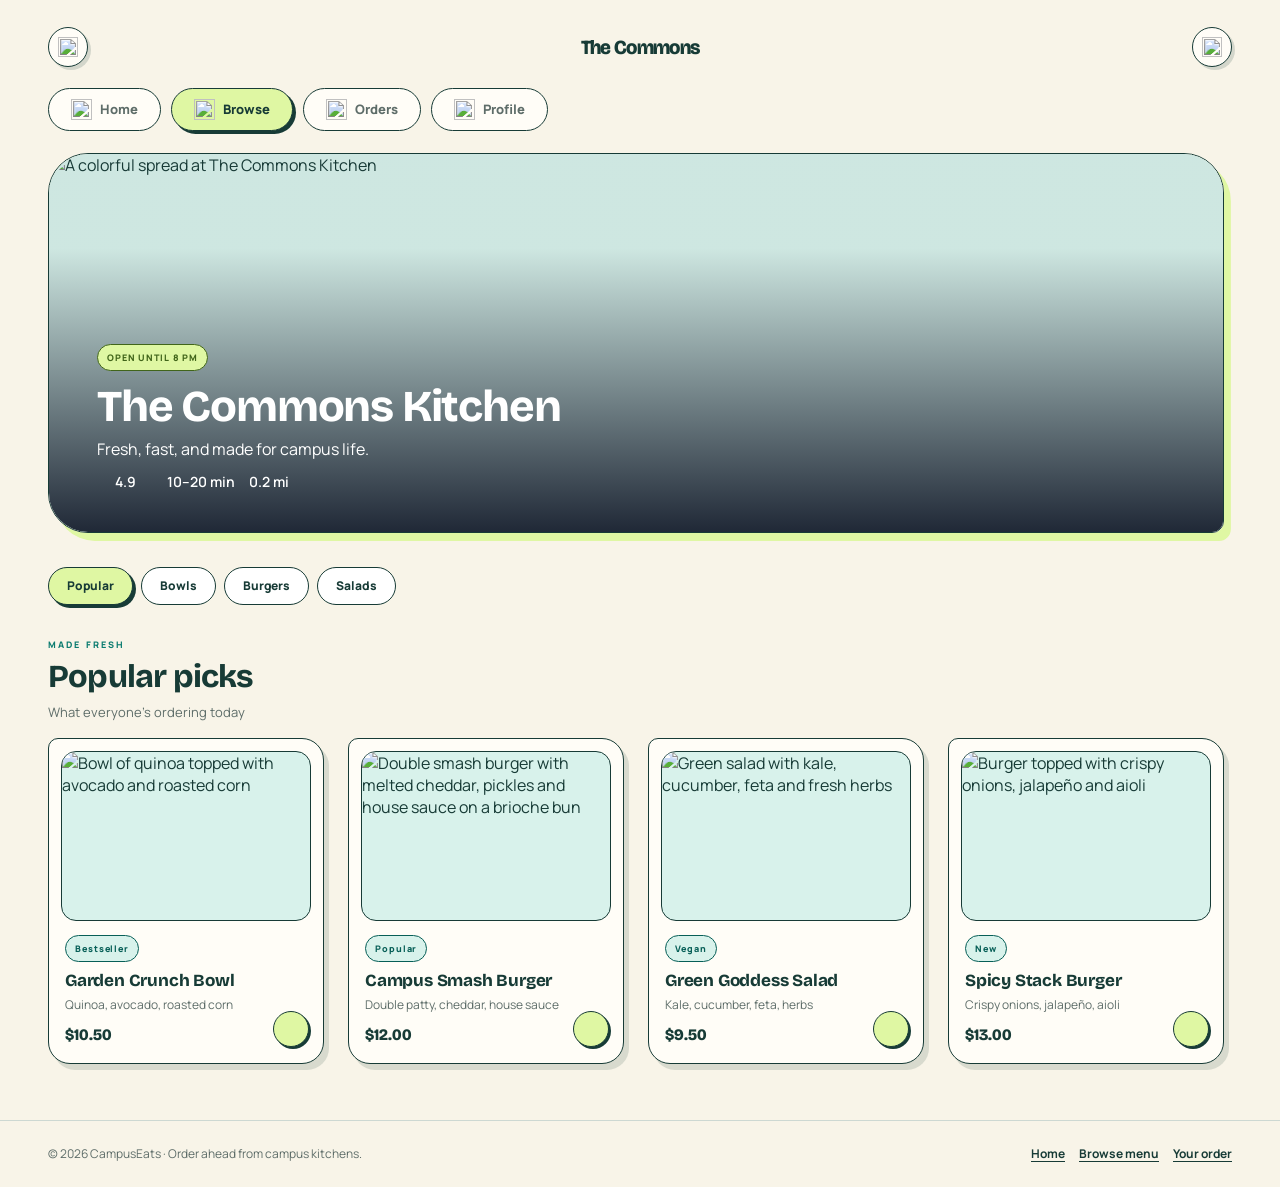
==== browse.html @ 553184ba "CampusEats: responsive layout, HTML5 semantics and accessibility (Lab 07 Task 3)" ====
<!doctype html>
<html lang="en">
<head>
  <meta charset="utf-8">
  <meta name="viewport" content="width=device-width, initial-scale=1, viewport-fit=cover">
  <title>The Commons · CampusEats</title>
  <meta name="description" content="Menu for The Commons Kitchen: bowls, burgers and salads made fresh on campus.">
  <link rel="preconnect" href="https://fonts.googleapis.com">
  <link rel="preconnect" href="https://fonts.gstatic.com" crossorigin>
  <link href="https://fonts.googleapis.com/css2?family=Bricolage+Grotesque:opsz,wdth,wght@12..96,75..100,200..800&family=Instrument+Serif:ital@1&family=Manrope:wght@400;600;700;800&display=swap" rel="stylesheet">
  <link rel="stylesheet" href="css/styles.css">
</head>
<body data-page="browse">
<a class="skip-link" href="#main">Skip to main content</a>
<div class="app">

  <header class="topbar topbar--browse">
    <a class="icon-btn" href="index.html" data-back aria-label="Go back"><img src="assets/icons/icon-back.svg" width="19.986" height="19.986" alt=""></a>
    <p class="screen-title">The Commons</p>
    <a class="icon-btn" href="cart.html" aria-label="Open cart"><img src="assets/icons/icon-cart.svg" width="19.986" height="19.986" alt=""></a>
  </header>

  <nav class="bottom-nav" aria-label="Primary">
    <a class="nav-item" href="index.html"><img src="assets/icons/nav-home.svg" width="20.984" height="20.984" alt="">Home</a>
    <a class="nav-item is-active" href="browse.html" aria-current="page"><img src="assets/icons/nav-browse-active.svg" width="20.984" height="20.984" alt="">Browse</a>
    <a class="nav-item" href="cart.html"><img src="assets/icons/nav-orders.svg" width="20.984" height="20.984" alt="">Orders</a>
    <button class="nav-item" type="button" title="Profile (coming soon)"><img src="assets/icons/nav-profile.svg" width="20.984" height="20.984" alt="">Profile</button>
  </nav>

  <main class="browse-main" id="main" tabindex="-1">
    <div class="rest-hero-wrap">
      <section class="rest-hero" aria-labelledby="rest-title">
        <img src="assets/img/colorful-spread.png" alt="A colorful spread at The Commons Kitchen">
        <div class="rest-hero__shade" aria-hidden="true"></div>
        <div class="rest-hero__body">
          <span class="open-badge">OPEN UNTIL 8 PM</span>
          <h1 class="rest-hero__title" id="rest-title">The Commons Kitchen</h1>
          <p class="rest-hero__tagline">Fresh, fast, and made for campus life.</p>
          <ul class="rest-hero__meta">
            <li><img src="assets/icons/icon-star-light.svg" width="13.796" height="13.796" alt=""><span class="sr-only">Rating </span>4.9</li>
            <li><img src="assets/icons/icon-clock-light.svg" width="13.796" height="13.796" alt=""><span class="sr-only">Prep time </span>10–20 min</li>
            <li><span class="sr-only">Distance </span>0.2 mi</li>
          </ul>
        </div>
      </section>
    </div>

    <div class="filter-chips" role="group" aria-label="Filter menu">
      <button class="chip is-active" type="button" data-filter="popular" aria-pressed="true">Popular</button>
      <button class="chip" type="button" data-filter="bowls" aria-pressed="false">Bowls</button>
      <button class="chip" type="button" data-filter="burgers" aria-pressed="false">Burgers</button>
      <button class="chip" type="button" data-filter="salads" aria-pressed="false">Salads</button>
    </div>

    <section aria-labelledby="picks-title">
      <div class="picks-head">
        <p class="eyebrow eyebrow--9">Made fresh</p>
        <h2 class="h-section" id="picks-title">Popular picks</h2>
        <p class="picks-head__sub">What everyone’s ordering today</p>
      </div>
      <ul class="picks" id="picks"></ul>
    </section>
  </main>

  <footer class="site-footer">
    <p>© 2026 CampusEats · Order ahead from campus kitchens.</p>
    <ul>
      <li><a href="index.html">Home</a></li>
      <li><a href="browse.html">Browse menu</a></li>
      <li><a href="cart.html">Your order</a></li>
    </ul>
  </footer>
</div>
<script src="js/app.js"></script>
</body>
</html>
---- css/styles.css ----
/* ==========================================================================
   CampusEats — styles
   Values are taken from the Figma file "CampusEats" (mobile app screens, 390px wide).

   Responsive strategy (mobile-first):
     base            → 375px phone: the original single-column mobile-app layout
     min-width 768   → tablet: two-column grids, bottom tab bar becomes a top tab row
     min-width 1100  → desktop: wider content area (max 1200px), multi-column cards
   ========================================================================== */

/* ---------- Design tokens (Figma variables) ---------- */
:root {
  --canvas: #f8f4e8;      /* color/background/canvas */
  --card: #fffdf7;        /* color/surface/card */
  --ink: #173b36;         /* color/ink/primary */
  --brand: #0c7c70;       /* color/brand/primary */
  --lime: #dff7a3;        /* color/accent/lime */
  --peach: #f5dfc3;       /* color/accent/peach */
  --muted: #5e6d69;       /* color/text/muted (nudged darker from #667571 to reach 4.5:1 contrast) */
  --subtle: #cdd8d2;      /* color/border/subtle */
  --tone-1: #8a9693;
  --tone-2: #41651a;
  --tone-3: #d8f2eb;
  --tone-4: #075f57;
  --tone-5: #767676;
  --tone-6: #e5a629;
  --tone-7: #7dd3c7;
  --tone-8: #17223b;
  --white: #ffffff;
  --white-96: rgba(255, 255, 255, 0.96);
  --white-90: rgba(255, 255, 255, 0.9);

  --f-display: "Bricolage Grotesque", system-ui, sans-serif;
  --f-body: "Manrope", system-ui, sans-serif;
  --f-serif: "Instrument Serif", Georgia, serif;

  --border: 1.204px solid var(--ink);
  --shadow-card: 5px 6px 0 rgba(23, 59, 54, 0.14);
  --shadow-card-hover: 7px 8px 0 rgba(23, 59, 54, 0.2);
  --shadow-chip: 4px 4px 0 rgba(23, 59, 54, 0.14);
  --shadow-btn: 4px 5px 0 var(--ink);

  /* layout */
  --page-max: 1200px;     /* widest content column on desktop */
  --gutter: 24px;         /* minimum side padding on tablet/desktop */
  --focus-ring: 3px solid var(--brand);
}

*, *::before, *::after { box-sizing: border-box; }
* { margin: 0; }
html { -webkit-text-size-adjust: 100%; }
body {
  font-family: var(--f-body);
  color: var(--ink);
  min-height: 100vh;
  min-height: 100dvh;
  background:
    radial-gradient(circle at 15% 12%, rgba(223, 247, 163, 0.65), rgba(223, 247, 163, 0) 22%),
    radial-gradient(circle at 88% 84%, rgba(12, 124, 112, 0.14), rgba(12, 124, 112, 0) 28%),
    #d9e9e4;
}
img { display: block; max-width: 100%; }
a { color: inherit; text-decoration: none; }
button { font: inherit; color: inherit; background: none; border: 0; padding: 0; cursor: pointer; }
ul, ol { list-style: none; padding: 0; }
[hidden] { display: none !important; }

/* Visually hidden but still read by screen readers */
.sr-only {
  position: absolute; width: 1px; height: 1px; margin: -1px; padding: 0;
  overflow: hidden; clip: rect(0 0 0 0); clip-path: inset(50%); white-space: nowrap; border: 0;
}

/* Skip link: first tab stop on every page */
.skip-link {
  position: absolute; left: 12px; top: -80px; z-index: 20;
  padding: 10px 16px; border: var(--border); border-radius: 999px;
  background: var(--lime); color: var(--ink);
  font: 800 13px/19.5px var(--f-body);
}
.skip-link:focus { top: 12px; }

/* ---------- App shell ----------
   One grid for every page. Areas: header · nav · main · footer.
   Phone: bottom tab bar comes last (sticky). Tablet+: it moves under the header. */
.app {
  width: 100%;
  min-height: 100vh;
  min-height: 100dvh;
  background: var(--canvas);
  display: grid;
  grid-template-columns: minmax(0, 1fr);
  grid-template-rows: auto 1fr auto auto;
  grid-template-areas: "header" "main" "footer" "nav";
  overflow-x: clip;
}
.app > header { grid-area: header; }
.app > nav    { grid-area: nav; }
.app > main   { grid-area: main; min-width: 0; scroll-margin-top: 16px; }
.app > footer { grid-area: footer; }
main:focus { outline: none; }

/* ---------- Typography ---------- */
.eyebrow {
  font: 800 10px/13.5px var(--f-body);
  letter-spacing: 2.1px;
  text-transform: uppercase;
  color: var(--brand);
  white-space: nowrap;
}
.eyebrow--9 { font-size: 9px; }
.h-section {
  font: 750 23px/34.5px var(--f-display);
  letter-spacing: -0.8px;
  font-variation-settings: "opsz" 14, "wdth" 100;
  color: var(--ink);
}
.h-16 {
  font: 750 16px/24px var(--f-display);
  letter-spacing: -0.8px;
  font-variation-settings: "opsz" 14, "wdth" 100;
}
.d96 { font-weight: 800; font-variation-settings: "opsz" 96, "wdth" 100; }
.screen-title {
  font: 800 16px/24px var(--f-display);
  font-variation-settings: "opsz" 96, "wdth" 100;
  letter-spacing: -0.7px;
  text-align: center;
  white-space: nowrap;
  overflow: hidden; text-overflow: ellipsis;
}

/* ---------- Buttons ---------- */
.icon-btn {
  width: 40px; height: 40px; flex: none;
  display: grid; place-items: center;
  background: var(--card);
  border: var(--border);
  border-radius: 20px;
  box-shadow: 3px 3px 0 rgba(23, 59, 54, 0.16);
  transition: background-color .15s, transform .15s, box-shadow .15s;
}
.btn-primary, .btn-secondary {
  display: flex; align-items: center; justify-content: center; gap: 12px;
  min-height: 50px; padding: 0 19px;
  border: var(--border); border-radius: 999px;
  box-shadow: var(--shadow-btn);
  font: 750 13px/19.5px var(--f-display);
  font-variation-settings: "opsz" 14, "wdth" 100;
  text-align: center; white-space: nowrap;
  transition: background-color .15s, transform .15s, box-shadow .15s;
}
.btn-primary { background: var(--brand); color: var(--white); }
.btn-secondary { background: var(--card); color: var(--ink); }

/* ---------- Top bar (header) ---------- */
.topbar {
  display: grid;
  grid-template-columns: 40px minmax(0, 1fr) 40px;   /* back · title · action */
  align-items: center; column-gap: 10px;
  min-height: 70px;
  padding: 18px 20px 10px;
  background: var(--canvas);
}
.topbar--home { display: flex; padding: 18px 20px 10px 8px; gap: 2px; justify-content: flex-start; }
.topbar--browse { padding: 18px 18px 10px 9px; }
.brand-slot { flex: 1 0 0; min-width: 1px; }
.wordmark {
  display: block;
  padding-left: 10px;
  font: 800 20px/30px var(--f-display);
  font-variation-settings: "opsz" 96, "wdth" 100;
  letter-spacing: -0.7px;
  white-space: nowrap;
}
.wordmark span { color: var(--brand); }
.ce-badge {
  flex: none; width: 39px; height: 39px; margin: 0 4px 0 0;
  display: grid; place-items: center;
  background: var(--lime);
  border: var(--border);
  border-radius: 19.5px 19.5px 17.16px 21.84px;
  box-shadow: 3px 3px 0 var(--ink);
  transform: rotate(-7deg);
  font: 800 12px/18px var(--f-display);
  font-variation-settings: "opsz" 96, "wdth" 100;
  letter-spacing: -0.5px;
}
/* Detail + confirmation have no top bar on phones (the design uses an image overlay),
   but still expose a banner landmark; it becomes a visible bar from tablet up. */
.topbar--wide { display: block; min-height: 0; height: 0; padding: 0; overflow: hidden; }

/* ---------- Tab navigation ---------- */
.bottom-nav {
  position: sticky; bottom: 0; z-index: 5;
  display: flex; align-items: center; justify-content: space-around;
  height: 70px;
  padding: 8px 8px 16px;
  background: var(--card);
  border: var(--border);
  border-radius: 24px;
  box-shadow: 6px 7px 0 rgba(23, 59, 54, 0.18);
  -webkit-backdrop-filter: blur(14px); backdrop-filter: blur(14px);
}
.bottom-nav--wide { display: none; }   /* only shown from tablet up on pages without a phone tab bar */
.nav-item {
  min-width: 67px;
  display: flex; flex-direction: column; align-items: center; gap: 3px;
  font: 800 9px/13.5px var(--f-body);
  color: var(--muted);
  transition: background-color .15s, color .15s, transform .15s, box-shadow .15s;
}
.nav-item img { width: 20.984px; height: 20.984px; }
.nav-item.is-active { color: var(--brand); }

/* ---------- Sticky action bars (detail / cart / checkout) ---------- */
.action-bar {
  position: sticky; bottom: 0; z-index: 5;
  display: flex; align-items: flex-start; gap: 10px;
  margin-top: auto;
  padding: 14px 18px 20px;
  background: var(--white-96);
  border-top: 1.204px solid var(--subtle);
  -webkit-backdrop-filter: blur(12px); backdrop-filter: blur(12px);
}
.action-bar .btn-primary { flex: 1 0 0; min-width: 1px; }

/* ---------- Footer ---------- */
.site-footer {
  display: flex; flex-wrap: wrap; align-items: center; justify-content: space-between; gap: 6px 16px;
  padding: 14px 20px;
  border-top: 1.204px solid var(--subtle);
  font: 400 11px/16.5px var(--f-body); color: var(--muted);
}
.site-footer ul { display: flex; flex-wrap: wrap; gap: 4px 14px; }
.site-footer a { display: inline-block; padding: 4px 0; font-weight: 700; color: var(--ink); text-decoration: underline; text-underline-offset: 3px; }

/* Elements that only exist on tablet/desktop (phones keep the original compact screens) */
.wide-only { display: none; }

/* ==========================================================================
   HOMEPAGE
   ========================================================================== */
.home-main { display: flex; flex-direction: column; gap: 12px; padding: 7px 9px 24px; }
.greeting { max-width: 350px; padding-top: 12px; }
.greeting__date { font: 800 9px/13.5px var(--f-body); letter-spacing: 2.1px; color: var(--brand); }
.greeting__title {
  font: 750 39px/38.61px var(--f-display);
  font-variation-settings: "opsz" 14, "wdth" 100;
  letter-spacing: -2.2px;
}
.greeting__title em {
  font: italic 400 39px/38.61px var(--f-serif);
  letter-spacing: -0.5px; color: var(--brand);
}
.search-row { display: flex; align-items: center; gap: 10px; }
.search-field {
  flex: 1 0 0; min-width: 1px; height: 52px;
  display: flex; align-items: center; gap: 10px; padding: 0 15px;
  background: var(--card); border: var(--border); border-radius: 999px;
  box-shadow: 4px 4px 0 rgba(23, 59, 54, 0.1);
  transition: box-shadow .15s, transform .15s;
}
.search-field img { flex: none; }
.search-field input {
  flex: 1 1 auto; min-width: 0; height: 100%;
  border: 0; background: transparent; padding: 0; border-radius: 999px;
  font: 400 16px/24px var(--f-body); color: var(--ink);
  -webkit-appearance: none; appearance: none;
}
.search-field input::placeholder { color: var(--muted); opacity: 1; }
.search-field input::-webkit-search-cancel-button { -webkit-appearance: none; }
.search-field input:focus { outline: none; }
.search-field:focus-within { outline: var(--focus-ring); outline-offset: 3px; }
.filter-btn {
  width: 52px; height: 52px; flex: none; display: grid; place-items: center;
  background: var(--ink); border: var(--border); border-radius: 26px;
  box-shadow: 4px 4px 0 var(--lime);
  transition: background-color .15s, transform .15s, box-shadow .15s;
}
.section-head .h-section, .restaurant__label .h-section { padding-top: 3px; }
.section-head { display: flex; align-items: flex-end; justify-content: space-between; }
.section-head--flavor { height: 52px; }
.section-head--fav { height: 66px; padding-bottom: 14px; }
.see-all { padding: 8px 0; font: 800 12px/18px var(--f-body); text-decoration: underline; text-underline-position: from-font; }

.home-cats { display: flex; flex-direction: column; gap: 12px; }
.categories { display: flex; gap: 10px; overflow-x: auto; padding: 0 4px 30px 0; scrollbar-width: none; }
.categories::-webkit-scrollbar { display: none; }
.categories > li { display: flex; flex: none; }
.cat-pill {
  flex: none; display: flex; align-items: center; justify-content: space-between;
  border: var(--border); border-radius: 999px; overflow: clip;
  box-shadow: var(--shadow-chip);
  font: 750 12px/18px var(--f-display);
  font-variation-settings: "opsz" 14, "wdth" 100;
  transition: transform .15s, box-shadow .15s;
}
.cat-pill--pizza   { background: var(--tone-3); width: 124px; height: 55px; padding: 0 5px 0 16px; gap: 4px; }
.cat-pill--pizza img { width: 53px; height: 39px; object-fit: contain; }
.cat-pill--burgers { background: var(--lime); width: 128.409px; min-width: 124px; padding: 3px 2px 0 8px; gap: 12px; }
.cat-pill--burgers img { width: 54px; height: 49px; object-fit: contain; }
.cat-pill--desserts { background: var(--peach); min-width: 124px; padding: 6px 8px 1px; gap: 9px; justify-content: flex-start; }
.cat-pill--desserts img { width: 42px; height: 42px; object-fit: contain; }

/* The hero card stacks image · shade · text in one grid cell (no absolute positioning). */
.hero-card {
  display: grid; grid-template-columns: minmax(0, 1fr); grid-template-rows: minmax(0, 1fr);
  height: 190px; overflow: clip;
  background: var(--white); border: var(--border);
  border-radius: 30px 30px 30px 8px;
  box-shadow: 7px 8px 0 var(--lime);
  margin: 0 10px 6px 0;
  transition: transform .15s, box-shadow .15s;
}
.hero-card > * { grid-area: 1 / 1; }
.hero-card > img { width: 100%; height: 100%; object-fit: cover; }
.hero-card__shade { background: linear-gradient(90deg, rgba(15, 43, 39, 0.96), rgba(15, 43, 39, 0.22)); }
.hero-card__body { display: flex; flex-direction: column; justify-content: center; padding: 22px; color: var(--white); }
.pill-badge {
  align-self: flex-start;
  padding: 6px 9px;
  background: var(--white); border: 1.204px solid var(--brand); border-radius: 999px;
  font: 800 8px/12px var(--f-body); letter-spacing: 0.9px; color: var(--brand); white-space: nowrap;
}
.hero-card__title {
  max-width: 180px; padding: 9px 0 5px;
  font: 700 23px/26.45px var(--f-display);
  font-variation-settings: "opsz" 14, "wdth" 100;
  letter-spacing: -0.8px;
}
.hero-card__meta { font: 400 11px/16.5px var(--f-body); }
.hero-card__price { padding-top: 14px; font: 800 16px/24px var(--f-display); font-variation-settings: "opsz" 96, "wdth" 100; }

.restaurant { padding: 10px 10px 10px 0; }
.restaurant__label { padding-bottom: 10px; }
.restaurant-card {
  display: block; overflow: clip; padding: 1px;
  background: var(--card); border: var(--border);
  border-radius: 10px 26px 26px 26px;
  box-shadow: var(--shadow-card);
  transition: transform .15s, box-shadow .15s;
}
.restaurant-card__img { height: 128px; width: 100%; object-fit: cover; background: var(--tone-3); }
.restaurant-card__row { display: flex; align-items: center; justify-content: space-between; gap: 12px; padding: 14px; }
.restaurant-card__name { font: 750 14px/21px var(--f-display); font-variation-settings: "opsz" 14, "wdth" 100; letter-spacing: -0.2px; }
.restaurant-card__sub { font: 400 10px/15px var(--f-body); color: var(--muted); }
.rating-chip {
  display: flex; align-items: flex-start; gap: 4px; padding: 7px 9px;
  background: var(--canvas); border-radius: 10px;
  font: 700 11px/16.5px var(--f-body);
}
.rating-chip img { width: 12.985px; height: 12.985px; }

/* ==========================================================================
   BROWSE
   ========================================================================== */
.browse-main { padding-bottom: 24px; }
.rest-hero-wrap { padding: 0 14.463px; }
.rest-hero {
  display: grid; grid-template-columns: minmax(0, 1fr); grid-template-rows: minmax(0, 1fr);
  height: 231.858px; overflow: clip;
  border: 1.188px solid var(--ink);
  border-radius: 29.599px 29.599px 9.866px 29.599px;
  box-shadow: 6.906px 7.893px 0 var(--lime);
}
.rest-hero > * { grid-area: 1 / 1; }
.rest-hero > img { width: 100%; height: 100%; object-fit: cover; background: var(--tone-3); }
.rest-hero__shade { background: linear-gradient(to top, rgba(16, 23, 39, 0.92) 0, rgba(16, 23, 39, 0.05) 75%); }
.rest-hero__body { align-self: end; padding: 0 18px 17px 18.54px; color: var(--white); }
.open-badge {
  display: inline-block; padding: 5.92px 8.88px;
  background: var(--lime); border: 1.188px solid var(--tone-2); border-radius: 986px;
  font: 800 7.893px/11.84px var(--f-body); letter-spacing: 0.888px; color: var(--tone-2); white-space: nowrap;
}
.rest-hero__title {
  padding-top: 7.893px;
  font: 750 23.679px/35.519px var(--f-display);
  font-variation-settings: "opsz" 14, "wdth" 100;
  letter-spacing: -1.184px;
}
.rest-hero__tagline { padding-top: 1.973px; font: 400 10.853px/16.279px var(--f-body); }
.rest-hero__meta { display: flex; flex-wrap: wrap; gap: 4px 13.813px; padding-top: 9.866px; font: 600 9.866px/14.799px var(--f-body); }
.rest-hero__meta li { display: flex; align-items: center; gap: 3.947px; }
.rest-hero__meta img { width: 13.796px; height: 13.796px; }

.filter-chips { display: flex; gap: 8px; padding: 18px 20px 5px; overflow-x: auto; scrollbar-width: none; }
.filter-chips::-webkit-scrollbar { display: none; }
.chip {
  flex: none; padding: 9px 15px;
  background: var(--white); border: var(--border); border-radius: 999px;
  font: 800 11px/16.5px var(--f-body); white-space: nowrap;
  transition: background-color .15s, transform .15s, box-shadow .15s;
}
.chip.is-active { background: var(--lime); box-shadow: 3px 3px 0 var(--ink); }

.picks-head { padding: 20px 20px 12px; }
.picks-head .h-section { padding-top: 3px; }
.picks-head__sub { padding-top: 4px; font: 400 11px/16.5px var(--f-body); color: var(--muted); }
.picks { display: grid; grid-template-columns: minmax(0, 1fr); gap: 11px; padding: 0 5px; }
.pick-card {
  display: grid; grid-template-columns: minmax(0, 1fr);   /* link and + button share one cell */
  background: var(--card); border: var(--border);
  border-radius: 10px 22px 22px 22px;
  box-shadow: var(--shadow-card);
  transition: transform .15s, box-shadow .15s;
}
.pick-card > * { grid-area: 1 / 1; }
.pick-card__link { display: flex; align-items: center; gap: 13px; padding: 10px; min-height: 118px; border-radius: inherit; }
.pick-card__img {
  width: 95px; height: 96px; flex: none;
  border: var(--border); border-radius: 15px; object-fit: cover; background: var(--tone-3);
}
.pick-card__info { padding: 0 40px 0 13px; min-width: 0; }
.tag {
  display: inline-block; padding: 6px 9px;
  background: var(--tone-3); border: 1.204px solid var(--tone-4); border-radius: 999px;
  font: 800 8px/12px var(--f-body); letter-spacing: 0.9px; color: var(--tone-4); white-space: nowrap;
}
.pick-card__name { padding: 6px 0 3px; font: 750 14px/21px var(--f-display); font-variation-settings: "opsz" 14, "wdth" 100; letter-spacing: -0.2px; }
.pick-card__desc { font: 400 9px/13.5px var(--f-body); color: var(--muted); }
.pick-card__price { padding-top: 9px; font: 800 13px/19.5px var(--f-display); font-variation-settings: "opsz" 96, "wdth" 100; }
.add-btn {
  align-self: end; justify-self: end; margin: 0 8.8px 8.8px 0;
  width: 30px; height: 30px; display: grid; place-items: center;
  background: var(--lime); border: var(--border); border-radius: 15px;
  box-shadow: 2px 2px 0 var(--ink);
  transition: background-color .15s, transform .15s, box-shadow .15s;
}
.add-btn img { width: 17.991px; height: 17.991px; }
.empty-note { grid-column: 1 / -1; padding: 24px 20px; text-align: center; font: 400 12px/18px var(--f-body); color: var(--muted); }

/* ==========================================================================
   FOOD DETAIL
   ========================================================================== */
.detail-main { display: flex; flex-direction: column; }
.detail-hero {
  display: grid; grid-template-columns: minmax(0, 1fr); grid-template-rows: minmax(0, 1fr);
  height: 333px; flex: none; background: var(--ink);
}
.detail-hero > * { grid-area: 1 / 1; }
.detail-hero__img { width: 100%; height: 100%; object-fit: cover; }
.back-light {
  align-self: start; justify-self: start; margin: 20px 0 0 17.84px;
  width: 42px; height: 42px; display: grid; place-items: center;
  background: var(--white-90); border-radius: 21px;
  transition: background-color .15s, transform .15s;
}
.review-pill {
  align-self: end; justify-self: end; margin: 0 14px 22.8px 0;
  display: flex; align-items: center; gap: 5px; padding: 9px 12px;
  background: var(--tone-8); border-radius: 999px; color: var(--white);
  font: 400 10px/15px var(--f-body); white-space: nowrap;
}
.review-pill img { width: 13.983px; height: 13.983px; }
.detail-panel {
  flex: 1 0 auto; padding: 22px;
  background: var(--canvas);
  border-top: var(--border);
  border-radius: 32px 32px 0 0;
}
.detail-title-row { display: flex; align-items: flex-start; justify-content: space-between; gap: 12px; }
.detail-title { padding-top: 6px; font: 750 30px/30.9px var(--f-display); font-variation-settings: "opsz" 14, "wdth" 100; letter-spacing: -1.2px; }
.price-pill {
  flex: none; padding: 8px 10px;
  background: var(--lime); border: var(--border); border-radius: 999px;
  box-shadow: 3px 3px 0 var(--ink);
  font: 700 22px/33px var(--f-display); font-variation-settings: "opsz" 14, "wdth" 100;
}
.detail-desc { font: 400 12px/19.8px var(--f-body); color: var(--muted); }
.detail-chips { display: flex; flex-wrap: wrap; gap: 7px; }
.info-chip {
  padding: 7px 10px; background: var(--card); border: var(--border); border-radius: 999px;
  font: 700 9px/13.5px var(--f-body); white-space: nowrap;
}
.rule { height: 1px; margin-top: 20px; background: var(--subtle); }
.options { border: 0; padding: 0; min-width: 0; }
.options-head { display: flex; align-items: center; justify-content: space-between; padding-top: 20px; }
.options-head h2 { font: 750 17px/25.5px var(--f-display); font-variation-settings: "opsz" 14, "wdth" 100; letter-spacing: -0.8px; }
.options-head p { padding-top: 3px; font: 400 10px/15px var(--f-body); color: var(--muted); }
.required { padding: 6px 8px; background: var(--tone-3); border-radius: 999px; font: 800 8px/12px var(--f-body); color: var(--tone-4); }
.option {
  display: flex; align-items: center; justify-content: space-between; gap: 12px;
  padding: 15px 0; border-bottom: 1.204px solid var(--subtle); cursor: pointer;
  transition: background-color .15s;
}
.option__text { display: block; }
.option__name { display: block; font: 700 12px/18px var(--f-body); }
.option__note { display: block; padding-top: 3px; font: 400 9px/13.5px var(--f-body); color: var(--muted); }
/* The real radio input is shown (restyled), not hidden, so it keeps native keyboard + screen-reader behaviour. */
.option input[type="radio"] {
  -webkit-appearance: none; appearance: none; flex: none; margin: 0; cursor: pointer;
  width: 18px; height: 18px;
  background: var(--white) center / 11px 11px no-repeat;
  border: 1px solid var(--tone-5); border-radius: 9px;
}
.option input[type="radio"]:checked { border-color: var(--brand); background-image: url("../assets/icons/icon-radio-dot.svg"); }

.qty-box { display: flex; align-items: center; padding: 0 4px; flex: none; background: var(--card); border: var(--border); border-radius: 15px; }
.qty-box button { width: 37px; height: 46px; display: grid; place-items: center; border-radius: 12px; transition: background-color .15s; }
.qty-box img { width: 16.994px; height: 16.994px; }
.qty-box output { width: 24px; text-align: center; font: 700 16px/24px var(--f-body); }
.btn-primary .btn-price { font-size: 11px; line-height: 16.5px; }

/* ==========================================================================
   CART / ORDER DETAILS
   ========================================================================== */
.cart-main { display: flex; flex-direction: column; padding: 0 7px; }
#cart-full { flex: 1 0 auto; display: flex; flex-direction: column; }
/* Column wrappers only matter from tablet up; on phones they vanish so the sticky bar stays a flat sibling. */
.cart-items, .cart-side { display: contents; }
#cart-bar { margin-inline: -7px; }
.from-card {
  display: flex; align-items: center; gap: 12px; margin-top: 5px; padding: 14px;
  background: var(--lime); border: var(--border); border-radius: 18px;
  box-shadow: 4px 4px 0 var(--ink);
}
.tc-badge {
  flex: none; width: 44px; height: 44px;
  display: grid; place-items: center;
  background: var(--ink); color: var(--white);
  border: var(--border); border-radius: 22px 22px 19.36px 24.64px;
  box-shadow: 3px 3px 0 var(--ink); transform: rotate(-7deg);
  font: 800 12px/18px var(--f-display); font-variation-settings: "opsz" 96, "wdth" 100; letter-spacing: -0.5px;
}
.from-card .eyebrow { color: var(--tone-4); }
.from-card__name { padding-top: 3px; font: 700 13px/19.5px var(--f-body); }
.count-label { height: 36px; padding-top: 24px; font: 800 8px/12px var(--f-body); letter-spacing: 1.2px; color: var(--brand); }
.lines { display: flex; flex-direction: column; gap: 3px; padding-top: 10px; }
.line {
  display: flex; align-items: stretch; min-height: 110px; padding: 13px 13px 13px;
  background: var(--card); border: var(--border); border-radius: 20px; box-shadow: var(--shadow-card);
}
.line__img { width: 76px; height: 82px; flex: none; border-radius: 13px; object-fit: cover; background: var(--tone-3); }
.line__img--bordered { border: var(--border); border-radius: 15px; }
.line__info { flex: 168 0 0; min-width: 1px; padding: 2px 8px 0 11px; }
.line__name { font: 750 12px/18px var(--f-display); font-variation-settings: "opsz" 14, "wdth" 100; letter-spacing: -0.2px; }
.line__side { padding: 4px 0 8px; font: 400 9px/13.5px var(--f-body); color: var(--muted); }
.line__edit { display: inline-block; padding: 2px 0; font: 700 10px/13.5px var(--f-body); color: var(--brand); }
.line__right { display: flex; flex-direction: column; align-items: flex-end; justify-content: space-between; gap: 18px; flex: none; }
.line__price { font: 800 12px/18px var(--f-display); font-variation-settings: "opsz" 96, "wdth" 100; white-space: nowrap; }
.mini-qty { display: flex; align-items: center; height: 29px; background: var(--card); border: var(--border); border-radius: 9px; }
.mini-qty button { width: 26px; height: 27px; display: grid; place-items: center; border-radius: 7px; transition: background-color .15s; }
.mini-qty img { width: 13.983px; height: 13.983px; }
.mini-qty output { width: 17px; text-align: center; font: 400 10px/15px var(--f-body); }
.add-another { display: flex; justify-content: center; padding-top: 19px; }
.add-another a { display: flex; align-items: center; gap: 7px; padding: 4px 6px; font: 700 11px/16.5px var(--f-body); color: var(--brand); }
.add-another img { width: 17.991px; height: 17.991px; }
.ready-box {
  display: flex; align-items: center; gap: 12px; margin-top: 6px; padding: 15px 24px 15px 7px;
  background: var(--ink); border: var(--border); border-radius: 20px; box-shadow: 6px 6px 0 var(--lime); color: var(--white);
}
.ready-box__icon { width: 40px; height: 40px; flex: none; display: grid; place-items: center; background: var(--white); border-radius: 13px; }
.ready-box__icon img { width: 19.986px; height: 19.986px; }
.ready-box__title { font: 700 12px/18px var(--f-body); }
.ready-box__sub { padding-top: 4px; font: 600 10px/13.5px var(--f-body); }
.summary { margin: 21px 0 49px; padding: 0 5px; background: var(--card); border: var(--border); box-shadow: var(--shadow-card); }
.summary h2 { font: 750 16px/24px var(--f-display); font-variation-settings: "opsz" 14, "wdth" 100; letter-spacing: -0.8px; }
.summary__row { display: flex; justify-content: space-between; padding-top: 12px; font: 400 11px/16.5px var(--f-body); color: var(--muted); }
.summary__row b { font-weight: 700; }
.summary__rule { height: 1px; margin-top: 12px; background: var(--subtle); }
.summary__total { display: flex; justify-content: space-between; padding: 12px 0; font: 400 15px/22.5px var(--f-body); }
.summary__total b { font: 800 15px/22.5px var(--f-display); font-variation-settings: "opsz" 96, "wdth" 100; }
.empty-state { display: flex; flex-direction: column; align-items: center; gap: 14px; padding: 80px 24px 0; text-align: center; }
.empty-state p { font: 400 12px/18px var(--f-body); color: var(--muted); }
.empty-state .btn-primary { width: 100%; max-width: 280px; }

/* ==========================================================================
   CHECKOUT
   ========================================================================== */
.checkout-main { display: flex; flex-direction: column; padding: 0 20px 0 10px; }
.co-left, .co-right { display: contents; }
.checkout-main .action-bar { margin-inline: -10px -20px; }
.stepper { display: flex; align-items: center; justify-content: center; gap: 8px; height: 30px; padding-top: 5px; }
.step { width: 25px; height: 25px; display: grid; place-items: center; border-radius: 12.5px; background: var(--white); border: 1.204px solid var(--subtle); font: 700 9px/13.5px var(--f-body); }
.step--done { background: var(--tone-2); }
.step--done img { width: 12.985px; height: 12.985px; }
.step--active { border-color: var(--brand); color: var(--brand); }
.step-line { width: 55px; height: 1px; background: var(--subtle); }
.co-section { padding-top: 28px; }
.co-section--first { padding-top: 27px; }
.co-section--review { padding-bottom: 40px; }
.co-title { padding-top: 4px; }
.co-title--light { font: 400 23px/34.5px var(--f-body); letter-spacing: 0; }
.methods { display: flex; gap: 10px; padding-top: 14px; }
.method {
  flex: 1 0 0; min-width: 1px; height: 102px; padding: 16px; text-align: left;
  display: flex; flex-direction: column; align-items: flex-start; gap: 5px;
  background: var(--card); border: var(--border); border-radius: 20px; box-shadow: var(--shadow-card);
  transition: transform .15s, box-shadow .15s, background-color .15s;
}
.method img { width: 19.986px; height: 19.986px; margin-bottom: 6px; }
.method__name { font: 700 13px/18px var(--f-body); }
.method__time { font: 400 9px/13.5px var(--f-body); color: var(--muted); }
.method__time--lg { font-size: 10px; }
.method[aria-pressed="true"] { background: var(--lime); box-shadow: 4px 4px 0 var(--ink); }
.co-row { display: flex; align-items: flex-end; justify-content: space-between; }
.co-row .h-16 { padding: 4px 0 12px; }
.change-link { padding: 4px 0; min-width: 59px; text-align: center; font: 700 10px/15px var(--f-body); color: var(--brand); }
.info-card {
  display: flex; align-items: center; gap: 12px; padding: 13px;
  background: var(--card); border: var(--border); border-radius: 18px; box-shadow: var(--shadow-card);
}
.info-card--pay { margin-top: 12px; }
.info-card__icon { width: 39px; height: 39px; flex: none; display: grid; place-items: center; background: var(--lime); border-radius: 12px; }
.info-card__icon img { width: 19.986px; height: 19.986px; }
.info-card__title { font: 750 11px/16.5px var(--f-display); font-variation-settings: "opsz" 14, "wdth" 100; letter-spacing: -0.2px; }
.info-card__sub { padding-top: 3px; font: 400 10px/13.5px var(--f-body); color: var(--muted); }
.info-card__grow { flex: 1 0 0; min-width: 1px; }
.visa { flex: none; padding: 10px 7px; background: var(--ink); border-radius: 7px; color: var(--white); font: 800 8px/12px var(--f-body); }
.info-card > img.chev { width: 19.986px; height: 19.986px; flex: none; }
.review-line { padding-top: 4px; }
.review-sum { display: flex; align-items: center; justify-content: space-between; padding-top: 12px; font: 400 11px/16.5px var(--f-body); color: var(--muted); }
.review-sum b { font-weight: 700; }
.total-block { min-width: 95px; width: 95px; }
.total-block small { display: block; font: 400 8px/12px var(--f-body); letter-spacing: 1px; color: var(--muted); }
.total-block strong { display: block; font: 800 19px/28.5px var(--f-display); font-variation-settings: "opsz" 96, "wdth" 100; }
.action-bar .confirm { flex: 220 0 0; }

/* ==========================================================================
   ORDER CONFIRMATION
   ========================================================================== */
.confirm-main { display: flex; flex-direction: column; }
.confirm-intro { display: flex; flex-direction: column; align-items: center; padding: 55px 25px 0; text-align: center; }
.confirm-details { display: flex; flex-direction: column; align-items: center; padding: 0 25px 20px; text-align: center; }
.confetti-row { display: flex; align-self: stretch; height: 0; }
.confetti { flex: none; width: 7px; height: 18px; border-radius: 4px; }
.confetti--1 { margin: 45px 0 0 25px; background: var(--brand); transform: rotate(22deg); }
.confetti--2 { margin: 16px 0 0 auto; background: var(--tone-2); transform: rotate(-30deg); }
.confetti--3 { margin: 126px 0 0 20px; background: var(--tone-6); transform: rotate(50deg); }
.success-badge {
  width: 76px; height: 76px; display: grid; place-items: center;
  background: var(--lime); border: var(--border); border-radius: 38px; box-shadow: 6px 6px 0 var(--ink);
}
.success-badge img { width: 37.996px; height: 37.996px; }
.order-no { padding-top: 22px; }
.confirm-title { padding-top: 8px; font: 750 34px/35.7px var(--f-display); font-variation-settings: "opsz" 14, "wdth" 100; letter-spacing: -1.2px; }
.confirm-title em { display: block; font: italic 400 34px/35.7px var(--f-serif); letter-spacing: -0.5px; color: var(--brand); }
.confirm-sub { padding-top: 12px; font: 400 11px/17.6px var(--f-body); color: var(--muted); }
.pickup-card {
  display: flex; align-items: center; gap: 15px; width: 100%; margin-top: 25px; padding: 18px;
  background: var(--ink); border: var(--border); border-radius: 23px; box-shadow: 6px 6px 0 var(--lime); color: var(--white); text-align: left;
}
.pickup-card__icon { width: 48px; height: 48px; flex: none; display: grid; place-items: center; background: var(--white); border-radius: 15px; }
.pickup-card__icon img { width: 25.99px; height: 25.99px; }
.pickup-card__label { font: 700 8px/12px var(--f-body); letter-spacing: 1.2px; color: var(--tone-7); }
.pickup-card__time { padding: 4px 0 2px; font: 700 15px/22.5px var(--f-body); white-space: nowrap; }
.pickup-card__where { font: 400 9px/13.5px var(--f-body); }
.progress { width: 100%; display: flex; align-items: center; gap: 7px; padding: 24px 42px 0 44px; }
.progress__seg { flex: 146 0 0; min-width: 1px; display: flex; align-items: center; }
.progress__seg .step { flex: none; font-weight: 400; }
.progress__seg .step--active { background: var(--brand); border-color: var(--brand); color: var(--white); }
.progress__bar { flex: 1 0 0; min-width: 1px; height: 2px; background: var(--subtle); }
.progress__bar--on { background: var(--brand); }
.progress-labels { width: 100%; display: grid; grid-template-columns: repeat(3, 1fr); padding-top: 8px; }
.progress-labels b { display: block; font: 700 10px/13.5px var(--f-body); }
.progress-labels span { display: block; padding-top: 2px; font: 400 8px/12px var(--f-body); color: var(--muted); }
.code-card { width: 100%; margin-top: 28px; padding: 17px; background: var(--card); border: 1.204px dashed var(--ink); border-radius: 21px; }
.code-card__label { padding-top: 7.4px; font: 800 10px/12px var(--f-body); letter-spacing: 1.2px; color: var(--brand); }
.code-card__code { padding-top: 5px; margin-top: 12px; font: 800 27px/40.5px var(--f-display); font-variation-settings: "opsz" 96, "wdth" 100; letter-spacing: 4px; }
.code-card__hint { padding-top: 5px; font: 400 8px/12px var(--f-body); color: var(--muted); }
.confirm-actions { display: flex; flex-direction: column; gap: 8px; padding: 14px 20px 20px; background: var(--white); }

/* ==========================================================================
   INTERACTION STATES — keyboard focus (all pages) and hover / pressed feedback
   ========================================================================== */
:where(a, button, input, select, textarea):focus-visible {
  outline: var(--focus-ring);
  outline-offset: 3px;
}
.back-light:focus-visible { outline-color: var(--lime); }              /* sits on a dark photo */
.pick-card__link:focus-visible { outline-offset: -5px; }               /* ring stays inside the card */
.option:has(input:focus-visible) { background: var(--tone-3); }
.skip-link:focus-visible { outline-offset: 2px; }

@media (hover: hover) {
  .icon-btn:hover { background: var(--lime); transform: translate(-1px, -1px); box-shadow: 4px 4px 0 rgba(23, 59, 54, 0.28); }
  .btn-primary:hover { background: var(--tone-4); transform: translate(-1px, -1px); box-shadow: 5px 6px 0 var(--ink); }
  .btn-secondary:hover { background: var(--tone-3); transform: translate(-1px, -1px); box-shadow: 5px 6px 0 var(--ink); }
  .filter-btn:hover { background: var(--brand); transform: translate(-1px, -1px); box-shadow: 5px 5px 0 var(--lime); }
  .search-field:hover { box-shadow: 5px 5px 0 rgba(23, 59, 54, 0.22); }
  .see-all:hover, .line__edit:hover, .add-another a:hover, .change-link:hover { color: var(--tone-4); text-decoration: underline; text-underline-offset: 3px; }
  .site-footer a:hover { color: var(--brand); }
  .cat-pill:hover { transform: translate(-2px, -2px); box-shadow: 6px 6px 0 rgba(23, 59, 54, 0.2); }
  .hero-card:hover { transform: translate(-2px, -2px); box-shadow: 9px 10px 0 var(--lime); }
  .restaurant-card:hover, .pick-card:hover { transform: translate(-2px, -2px); box-shadow: var(--shadow-card-hover); }
  .chip:not(.is-active):hover { background: var(--tone-3); transform: translate(-1px, -1px); box-shadow: 3px 3px 0 rgba(23, 59, 54, 0.3); }
  .add-btn:hover { background: var(--white); transform: scale(1.1); }
  .back-light:hover { background: var(--white); transform: scale(1.06); }
  .nav-item:hover { color: var(--ink); }
  .option:hover { background: var(--tone-3); }
  .qty-box button:hover, .mini-qty button:hover { background: var(--tone-3); }
  .method:hover { transform: translate(-2px, -2px); box-shadow: var(--shadow-card-hover); }
  .method[aria-pressed="true"]:hover { box-shadow: 6px 6px 0 var(--ink); }
}
/* pressed feedback (mouse, touch and Enter/Space) */
.btn-primary:active, .btn-secondary:active { transform: translate(2px, 3px); box-shadow: 2px 2px 0 var(--ink); }
.icon-btn:active, .add-btn:active, .chip:active, .method:active { transform: translate(1px, 1px); }

@media (prefers-reduced-motion: reduce) {
  *, *::before, *::after { transition: none !important; scroll-behavior: auto !important; }
}

/* ==========================================================================
   TABLET  ≥ 768px — two-column grids, tab bar moves under the header
   ========================================================================== */
@media (min-width: 768px) {
  :root { --gutter: 32px; }

  .app {
    grid-template-rows: auto auto 1fr auto;
    grid-template-areas: "header" "nav" "main" "footer";
  }
  /* Centre the content in a column of at most --page-max; backgrounds stay full-bleed. */
  .app > header, .app > nav, .app > main, .app > footer {
    padding-inline: max(var(--gutter), calc((100% - var(--page-max)) / 2));
  }
  /* Header */
  .topbar { padding-block: 18px 10px; }
  .topbar--wide {
    display: flex; align-items: center; gap: 12px;
    height: auto; min-height: 70px; padding-block: 18px 10px; overflow: visible;
  }
  .topbar--wide .wordmark { flex: 1 1 auto; padding-left: 0; }
  .icon-btn.wide-only { display: grid; }
  .wordmark.wide-only { display: block; }
  .narrow-only { display: none; }

  /* Tab navigation becomes a row of pills under the header */
  .bottom-nav, .bottom-nav--wide {
    position: static; display: flex; justify-content: flex-start; gap: 10px;
    height: auto; padding-block: 4px 14px;
    background: transparent; border: 0; border-radius: 0; box-shadow: none;
    -webkit-backdrop-filter: none; backdrop-filter: none;
  }
  .nav-item {
    min-width: 0; flex-direction: row; gap: 8px; padding: 8px 18px;
    background: var(--card); border: var(--border); border-radius: 999px;
    font-size: 12px; line-height: 18px;
  }
  .nav-item.is-active { background: var(--lime); color: var(--ink); box-shadow: 3px 3px 0 var(--ink); }

  /* Footer */
  .site-footer { padding-block: 20px; font-size: 12px; line-height: 18px; }

  /* Shared action bars sit in the page flow instead of sticking to the screen bottom */
  .action-bar {
    position: static; margin: 20px 0 0; padding: 0; background: transparent; border: 0;
    -webkit-backdrop-filter: none; backdrop-filter: none;
  }
  #cart-bar, .checkout-main .action-bar { margin-inline: 0; }

  /* ----- Home: greeting | search, categories full width, popular | restaurant ----- */
  .home-main {
    display: grid; grid-template-columns: repeat(2, minmax(0, 1fr));
    column-gap: 28px; row-gap: 16px; align-items: start; padding: 16px 0 48px;
  }
  .greeting { grid-column: 1; max-width: none; }
  .search-row { grid-column: 2; align-self: end; padding: 0 10px 8px 0; }
  .home-cats { grid-column: 1 / -1; }
  .home-popular { grid-column: 1; }
  .home-restaurant { grid-column: 2; }
  .categories { padding-bottom: 12px; }
  .hero-card { height: 250px; }
  .restaurant { padding: 0; }
  .restaurant__label { display: flex; flex-direction: column; justify-content: flex-end; height: 66px; padding-bottom: 14px; }
  .restaurant-card { margin: 0 10px 6px 0; }
  .restaurant-card__img { height: 186px; }

  /* ----- Browse: wide hero, two-column menu grid ----- */
  .browse-main { padding-block: 8px 48px; }
  .rest-hero-wrap { padding: 0 8px 8px 0; }
  .rest-hero { height: 300px; }
  .rest-hero__body { padding: 0 32px 28px; }
  .rest-hero__title { font-size: 32px; line-height: 44px; }
  .rest-hero__tagline { font-size: 13px; line-height: 20px; }
  .rest-hero__meta { font-size: 12px; line-height: 18px; }
  .open-badge { font-size: 9px; line-height: 13px; }
  .filter-chips { padding: 26px 0 5px; flex-wrap: wrap; overflow: visible; }
  .chip { padding: 10px 18px; font-size: 12px; }
  .picks-head { padding: 28px 0 16px; }
  .picks { grid-template-columns: repeat(2, minmax(0, 1fr)); gap: 20px; padding: 0 8px 8px 0; }

  /* ----- Food detail: image | details ----- */
  .detail-main {
    display: grid; grid-template-columns: repeat(2, minmax(0, 1fr));
    grid-template-areas: "hero panel" "hero actions"; grid-template-rows: auto auto;
    column-gap: 36px; align-items: start; padding-block: 8px 48px;
  }
  .detail-hero {
    grid-area: hero; height: 520px; margin: 0 8px 8px 0; overflow: clip;
    border: var(--border); border-radius: 30px 30px 8px 30px; box-shadow: 7px 8px 0 var(--lime);
  }
  .detail-panel { grid-area: panel; padding: 12px 0 8px; background: transparent; border: 0; border-radius: 0; }
  .detail-main .action-bar { grid-area: actions; padding-top: 16px; margin-top: 8px; border-top: 1.204px solid var(--subtle); }
  .back-light { display: none; }
  .detail-desc { padding-block: 8px 12px; }

  /* ----- Cart: items | summary ----- */
  .cart-main { padding-block: 0 48px; }
  #cart-full {
    flex: none; display: grid; grid-template-columns: minmax(0, 1fr) minmax(280px, 340px);
    column-gap: 28px; align-items: start;
  }
  .cart-items, .cart-side { display: block; }
  .ready-box { margin-top: 5px; }
  .summary { margin: 16px 0 0; padding: 0 16px; }
  .summary h2 { padding-top: 16px; }
  .empty-state { padding-top: 64px; }

  /* ----- Checkout: options | review + confirm ----- */
  .checkout-main {
    display: grid; grid-template-columns: minmax(0, 1fr) minmax(280px, 340px);
    column-gap: 32px; align-items: start; padding-block: 0 48px;
  }
  .stepper { grid-column: 1 / -1; }
  .co-left { display: block; grid-column: 1; }
  .co-right { display: block; grid-column: 2; }
  .co-section--review { padding-bottom: 0; }

  /* ----- Confirmation: one centred column ----- */
  .confirm-intro, .confirm-details, .confirm-actions { width: 100%; max-width: 640px; margin-inline: auto; }
  .confirm-intro, .confirm-details { padding-inline: 0; }
  .confirm-intro { padding-top: 32px; }
  .confirm-details { padding-bottom: 8px; }
  .confirm-actions { flex-direction: row; padding: 8px 0 40px; background: transparent; }
  .confirm-actions > * { flex: 1 1 0; }
}

/* ==========================================================================
   DESKTOP  ≥ 1100px — wider content area, multi-column cards
   ========================================================================== */
@media (min-width: 1100px) {
  :root { --gutter: 48px; }

  .h-section { font-size: 28px; line-height: 40px; }
  .topbar, .topbar--wide { min-height: 84px; padding-block: 22px 12px; }
  .wordmark { font-size: 24px; line-height: 34px; }
  .nav-item { padding: 10px 22px; font-size: 13px; }
  .screen-title { font-size: 20px; line-height: 30px; }

  /* Home */
  .home-main { grid-template-columns: minmax(0, 1.35fr) minmax(0, 1fr); column-gap: 48px; row-gap: 24px; padding-top: 24px; }
  .greeting__date { font-size: 11px; line-height: 16px; }
  .greeting__title { font-size: 58px; line-height: 58px; letter-spacing: -3px; }
  .greeting__title em { font-size: 58px; line-height: 58px; }
  .search-row { padding-right: 12px; }
  .hero-card { height: 310px; border-radius: 38px 38px 38px 10px; }
  .hero-card__body { padding: 40px; }
  .hero-card__title { max-width: 360px; font-size: 36px; line-height: 40px; padding: 14px 0 8px; }
  .hero-card__meta { font-size: 14px; line-height: 21px; }
  .hero-card__price { font-size: 22px; line-height: 33px; }
  .pill-badge { font-size: 10px; line-height: 15px; }
  .restaurant-card__img { height: 244px; }
  .restaurant-card__name { font-size: 17px; line-height: 25px; }
  .restaurant-card__sub { font-size: 12px; line-height: 18px; }

  /* Browse: four food cards per row, image on top */
  .rest-hero { height: 380px; border-radius: 40px 40px 12px 40px; }
  .rest-hero__body { padding: 0 48px 40px; }
  .rest-hero__title { font-size: 44px; line-height: 56px; }
  .rest-hero__tagline { font-size: 16px; line-height: 24px; }
  .rest-hero__meta { font-size: 14px; line-height: 21px; }
  .picks-head .h-section { font-size: 32px; line-height: 44px; }
  .picks-head__sub { font-size: 13px; line-height: 19px; }
  .picks { grid-template-columns: repeat(4, minmax(0, 1fr)); gap: 24px; }
  .pick-card__link { flex-direction: column; align-items: stretch; gap: 14px; padding: 12px 12px 16px; }
  .pick-card__img { width: 100%; height: 170px; }
  .pick-card__info { padding: 0 44px 0 4px; }
  .tag { font-size: 9px; line-height: 13px; }
  .pick-card__name { font-size: 17px; line-height: 25px; }
  .pick-card__desc { font-size: 12px; line-height: 18px; }
  .pick-card__price { font-size: 16px; line-height: 24px; }
  .add-btn { width: 36px; height: 36px; border-radius: 18px; margin: 0 14px 16px 0; }

  /* Food detail */
  .detail-main { column-gap: 56px; }
  .detail-hero { height: 620px; border-radius: 40px 40px 12px 40px; }
  .detail-title { font-size: 44px; line-height: 45px; }
  .price-pill { font-size: 26px; line-height: 38px; }
  .detail-desc { font-size: 14px; line-height: 23px; }
  .info-chip { font-size: 11px; line-height: 16px; }
  .options-head h2 { font-size: 20px; line-height: 30px; }
  .option__name { font-size: 14px; line-height: 21px; }
  .option__note { font-size: 11px; line-height: 16px; }

  /* Cart */
  #cart-full { grid-template-columns: minmax(0, 1fr) 400px; column-gap: 56px; }
  .line { min-height: 132px; padding: 18px 22px; }
  .line__img { width: 96px; height: 96px; }
  .line__name { font-size: 16px; line-height: 24px; }
  .line__side { font-size: 12px; line-height: 18px; }
  .line__edit { font-size: 12px; line-height: 18px; }
  .line__price { font-size: 16px; line-height: 24px; }
  .summary { padding: 0 20px; }
  .summary h2 { padding-top: 18px; }
  .summary__row { font-size: 13px; line-height: 19.5px; }
  .summary__total { font-size: 17px; line-height: 25px; }
  .summary__total b { font-size: 19px; line-height: 28px; }

  /* Checkout */
  .checkout-main { grid-template-columns: minmax(0, 1fr) 420px; column-gap: 64px; }
  .method { height: 112px; }
  .method__name { font-size: 15px; line-height: 21px; }
  .method__time { font-size: 11px; line-height: 16px; }

  /* Confirmation: summary on the left, order details on the right */
  .confirm-main {
    align-content: center;
    display: grid; grid-template-columns: repeat(2, minmax(0, 1fr));
    grid-template-areas: "intro details" "actions details"; column-gap: 64px; padding-block: 24px 48px;
  }
  .confirm-intro, .confirm-details, .confirm-actions { max-width: none; margin-inline: 0; }
  .confirm-intro { grid-area: intro; align-self: end; }
  .confirm-details { grid-area: details; align-self: center; padding-top: 24px; }
  .confirm-actions { grid-area: actions; align-self: start; padding: 24px 0 0; }
  .confirm-title, .confirm-title em { font-size: 44px; line-height: 46px; }
  .confirm-sub { font-size: 14px; line-height: 22px; }
  .pickup-card { margin-top: 0; }
}
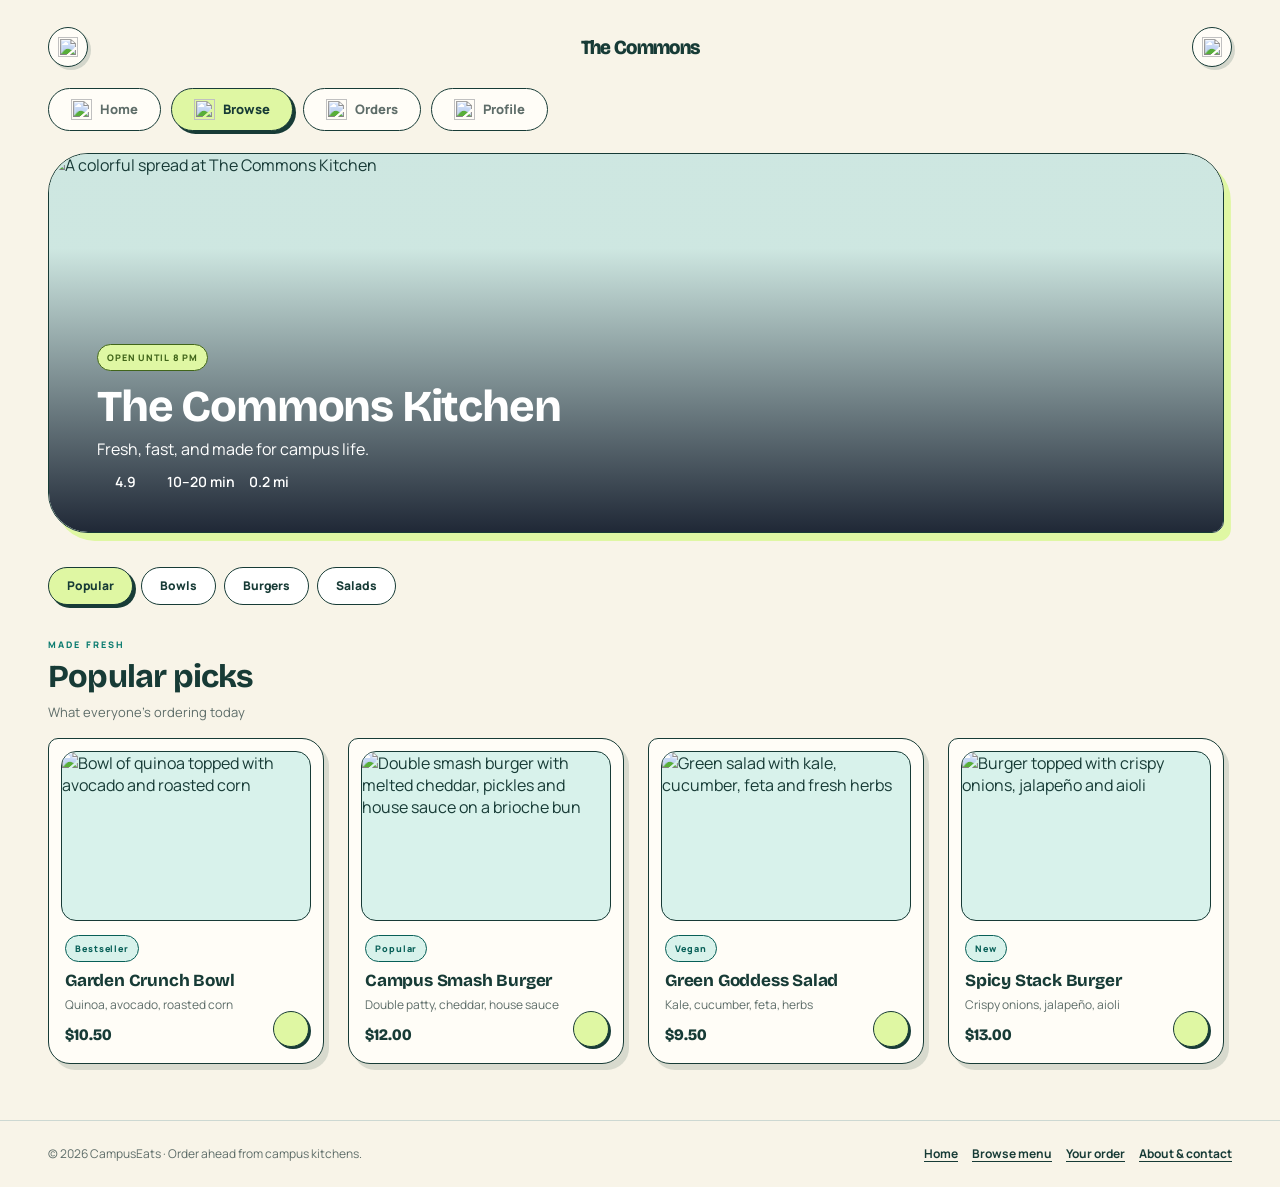
==== commit 7f09f170: "Add landing page with contact form and link it from every page" ====
--- a/browse.html
+++ b/browse.html
@@ -68,6 +68,7 @@
       <li><a href="index.html">Home</a></li>
       <li><a href="browse.html">Browse menu</a></li>
       <li><a href="cart.html">Your order</a></li>
+      <li><a href="landing.html">About &amp; contact</a></li>
     </ul>
   </footer>
 </div>
